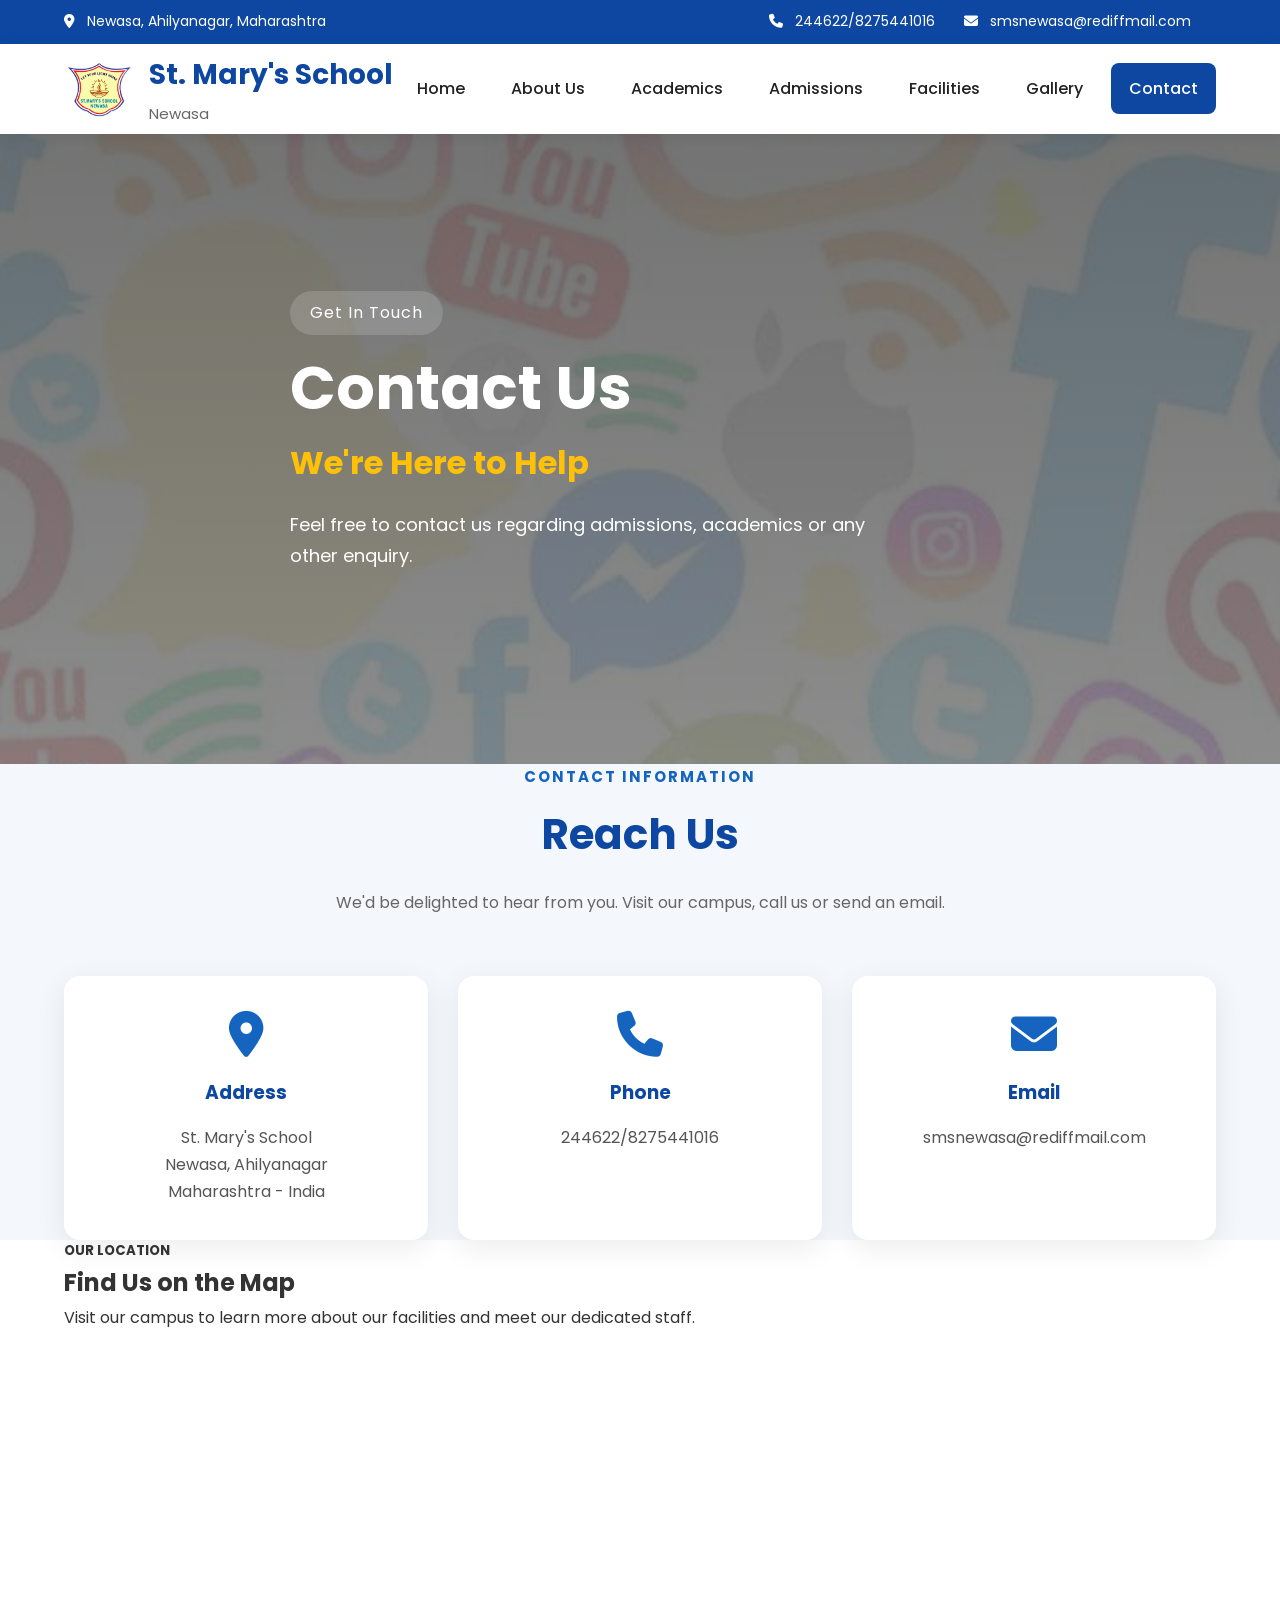
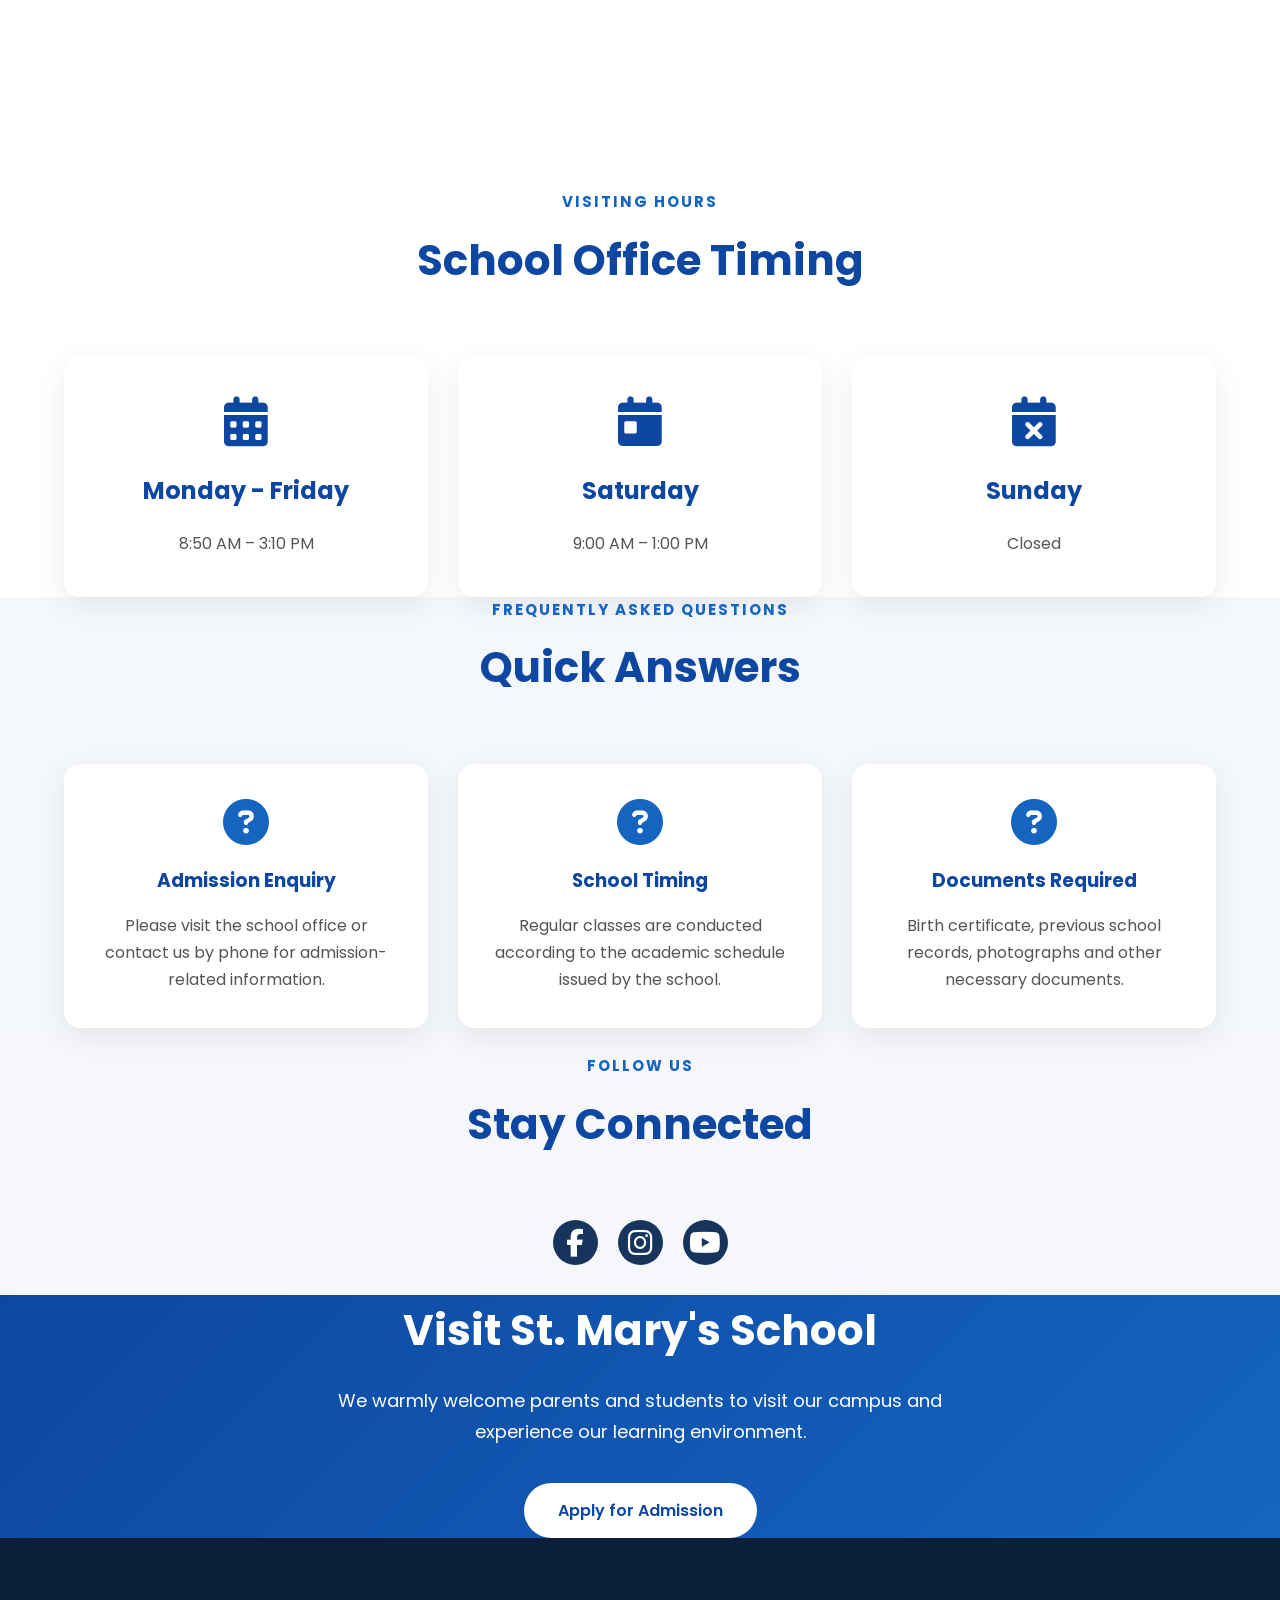
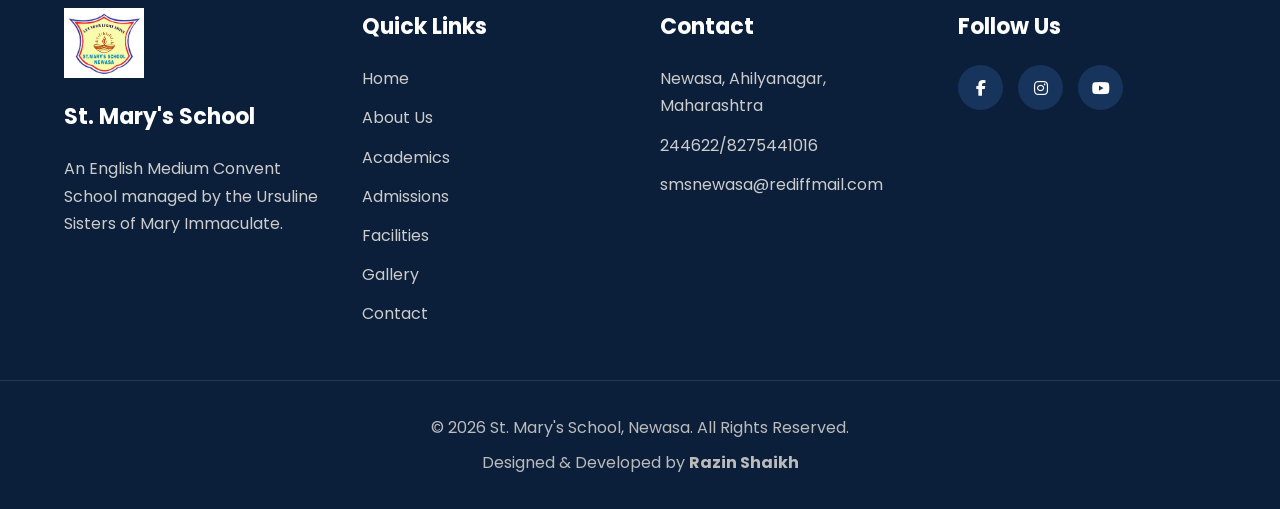
==== contact.html @ bacabc54 "Upload school website" ====
<!doctype html>
<html lang="en">
  <head>
    <meta charset="UTF-8" />

    <meta name="viewport" content="width=device-width, initial-scale=1.0" />

    <title>Contact Us | St. Mary's School, Newasa</title>

    <meta
      name="description"
      content="Contact St. Mary's School, Newasa for admissions and general enquiries."
    />

    <link rel="icon" href="assets/images/favicon.ico" />

    <!-- Google Fonts -->

    <link rel="preconnect" href="https://fonts.googleapis.com" />

    <link rel="preconnect" href="https://fonts.gstatic.com" crossorigin />

    <link
      href="https://fonts.googleapis.com/css2?family=Poppins:wght@300;400;500;600;700&display=swap"
      rel="stylesheet"
    />

    <!-- Font Awesome -->

    <link
      rel="stylesheet"
      href="https://cdnjs.cloudflare.com/ajax/libs/font-awesome/6.6.0/css/all.min.css"
    />

    <!-- Main CSS -->

    <link rel="stylesheet" href="assets/css/style.css" />
  </head>

  <body>
    <!-- ================= TOP BAR ================= -->

    <div class="top-bar">
      <div class="container top-bar-content">
        <div class="top-left">
          <span>
            <i class="fas fa-map-marker-alt"></i>

            Newasa, Ahilyanagar, Maharashtra
          </span>
        </div>

        <div class="top-right">
          <span>
            <i class="fas fa-phone"></i>

            244622/8275441016
          </span>

          <span>
            <i class="fas fa-envelope"></i>

            smsnewasa@rediffmail.com
          </span>
        </div>
      </div>
    </div>

    <!-- ================= HEADER ================= -->

    <header class="main-header">
      <div class="container header-content">
        <a href="index.html" class="logo">
          <img src="assets/images/logo.jpg" alt="School Logo" />

          <div class="logo-text">
            <h1>St. Mary's School</h1>

            <p>Newasa</p>
          </div>
        </a>

        <nav>
          <ul class="navbar">
            <li><a href="index.html">Home</a></li>

            <li><a href="about.html">About Us</a></li>

            <li><a href="academics.html">Academics</a></li>

            <li><a href="admissions.html">Admissions</a></li>

            <li><a href="facilities.html">Facilities</a></li>

            <li><a href="gallery.html">Gallery</a></li>

            <li><a href="contact.html" class="active">Contact</a></li>
          </ul>
        </nav>
      </div>
    </header>

    <!-- ================= HERO ================= -->

    <section class="hero" style="height: 70vh">
      <div class="slide active">
        <img src="assets/images/bg.jpeg" alt="Contact Banner" />

        <div class="overlay">
          <div class="container hero-content">
            <span>Get In Touch</span>

            <h1>Contact Us</h1>

            <h3>We're Here to Help</h3>

            <p>
              Feel free to contact us regarding admissions, academics or any
              other enquiry.
            </p>
          </div>
        </div>
      </div>
    </section>

    <!-- ================= CONTACT DETAILS ================= -->

    <section class="why-choose">
      <div class="container">
        <div class="section-title">
          <h5>CONTACT INFORMATION</h5>

          <h2>Reach Us</h2>

          <p>
            We'd be delighted to hear from you. Visit our campus, call us or
            send an email.
          </p>
        </div>

        <div class="features-grid">
          <div class="feature-card">
            <i class="fas fa-map-marker-alt"></i>

            <h3>Address</h3>

            <p>
              St. Mary's School<br />

              Newasa, Ahilyanagar<br />

              Maharashtra - India
            </p>
          </div>

          <div class="feature-card">
            <i class="fas fa-phone"></i>

            <h3>Phone</h3>

            <p>244622/8275441016</p>
          </div>

          <div class="feature-card">
            <i class="fas fa-envelope"></i>

            <h3>Email</h3>

            <p>smsnewasa@rediffmail.com</p>
          </div>
        </div>
      </div>
    </section>

    <!-- ================= CONTACT FORM ================= -->

    <!-- ================= GOOGLE MAP ================= -->
    <section class="welcome">
      <div class="container">
        <div class="setion-title">
          <h5>OUR LOCATION</h5>

          <h2>Find Us on the Map</h2>

          <p>
            Visit our campus to learn more about our facilities and meet our
            dedicated staff.
          </p>
        </div>

        <div style="width: 100%; border-radius: 12px; overflow: hidden">
          <iframe
            src="https://www.google.com/maps/embed?pb=!1m18!1m12!1m3!1d3760.2703339251366!2d74.95174197521688!3d19.530004181770238!2m3!1f0!2f0!3f0!3m2!1i1024!2i768!4f13.1!3m3!1m2!1s0x3bdc82971627f08f%3A0x559f33d391d4f9c7!2sSt.%20Mary's%20School!5e0!3m2!1sen!2sin!4v1785498859736!5m2!1sen!2sin"
            width="100%"
            height="450"
            style="border: 0"
            allowfullscreen=""
            loading="lazy"
          >
          </iframe>
        </div>
      </div>
    </section>

    <!-- ================= OFFICE HOURS ================= -->

    <section class="vision-mission">
      <div class="container">
        <div class="section-title">
          <h5>VISITING HOURS</h5>

          <h2>School Office Timing</h2>
        </div>

        <div class="vision-grid">
          <div class="vision-card">
            <i class="fas fa-calendar-alt"></i>

            <h3>Monday - Friday</h3>

            <p>8:50 AM – 3:10 PM</p>
          </div>

          <div class="vision-card">
            <i class="fas fa-calendar-day"></i>

            <h3>Saturday</h3>

            <p>9:00 AM – 1:00 PM</p>
          </div>

          <div class="vision-card">
            <i class="fas fa-calendar-times"></i>

            <h3>Sunday</h3>

            <p>Closed</p>
          </div>
        </div>
      </div>
    </section>

    <!-- ================= FAQ ================= -->

    <section class="why-choose">
      <div class="container">
        <div class="section-title">
          <h5>FREQUENTLY ASKED QUESTIONS</h5>

          <h2>Quick Answers</h2>
        </div>

        <div class="features-grid">
          <div class="feature-card">
            <i class="fas fa-question-circle"></i>

            <h3>Admission Enquiry</h3>

            <p>
              Please visit the school office or contact us by phone for
              admission-related information.
            </p>
          </div>

          <div class="feature-card">
            <i class="fas fa-question-circle"></i>

            <h3>School Timing</h3>

            <p>
              Regular classes are conducted according to the academic schedule
              issued by the school.
            </p>
          </div>

          <div class="feature-card">
            <i class="fas fa-question-circle"></i>

            <h3>Documents Required</h3>

            <p>
              Birth certificate, previous school records, photographs and other
              necessary documents.
            </p>
          </div>
        </div>
      </div>
    </section>

    <!-- ================= SOCIAL MEDIA ================= -->

    <section class="facilities" style="padding-bottom: 30px">
      <div class="container">
        <div class="section-title">
          <h5>FOLLOW US</h5>
          <h2>Stay Connected</h2>
        </div>

        <div
          class="social-icons"
          style="
            display: flex;
            justify-content: center;
            gap: 20px;
            font-size: 28px;
          "
        >
          <a href="https://www.facebook.com/share/18emmS2vHg/"
            ><i class="fab fa-facebook-f"></i
          ></a>

          <a
            href="https://www.instagram.com/st.marys_school_newasa?igsh=ZDlsdnhwd2VybW9j"
            ><i class="fab fa-instagram"></i
          ></a>

          <a
            href="https://youtube.com/@st._marys_school_newasa?si=_-XkgOmOjOL5HV83"
            ><i class="fab fa-youtube"></i
          ></a>
        </div>
      </div>
    </section>

    <!-- ================= CTA ================= -->

    <section class="cta">
      <div class="container">
        <h2>Visit St. Mary's School</h2>

        <p>
          We warmly welcome parents and students to visit our campus and
          experience our learning environment.
        </p>

        <a href="admissions.html" class="btn"> Apply for Admission </a>
      </div>
    </section>

    <!-- ================= FOOTER ================= -->

    <footer>
      <div class="container footer-container">
        <div class="footer-column">
          <img
            src="assets/images/logo.jpg"
            class="footer-logo"
            alt="School Logo"
          />

          <h3>St. Mary's School</h3>

          <p>
            An English Medium Convent School managed by the Ursuline Sisters of
            Mary Immaculate.
          </p>
        </div>

        <div class="footer-column">
          <h3>Quick Links</h3>

          <ul>
            <li><a href="index.html">Home</a></li>
            <li><a href="about.html">About Us</a></li>
            <li><a href="academics.html">Academics</a></li>
            <li><a href="admissions.html">Admissions</a></li>
            <li><a href="facilities.html">Facilities</a></li>
            <li><a href="gallery.html">Gallery</a></li>
            <li><a href="contact.html">Contact</a></li>
          </ul>
        </div>

        <div class="footer-column">
          <h3>Contact</h3>

          <p>Newasa, Ahilyanagar, Maharashtra</p>

          <p>244622/8275441016</p>

          <p>smsnewasa@rediffmail.com</p>
        </div>

        <div class="footer-column">
          <h3>Follow Us</h3>

          <div class="social-icons">
            <a href="https://www.facebook.com/share/18emmS2vHg/"
              ><i class="fab fa-facebook-f"></i
            ></a>

            <a
              href="https://www.instagram.com/st.marys_school_newasa?igsh=ZDlsdnhwd2VybW9j"
              ><i class="fab fa-instagram"></i
            ></a>

            <a
              href="https://youtube.com/@st._marys_school_newasa?si=_-XkgOmOjOL5HV83"
              ><i class="fab fa-youtube"></i
            ></a>
          </div>
        </div>
      </div>

      <div class="footer-bottom">
        <p>© 2026 St. Mary's School, Newasa. All Rights Reserved.</p>

        <p>Designed & Developed by <strong>Razin Shaikh</strong></p>
      </div>
    </footer>

    <script src="assets/js/script.js"></script>
  </body>
</html>
---- assets/css/style.css ----
/*=========================================================
        ST. MARY'S SCHOOL - NEWASA
        Main Stylesheet
=========================================================*/

/*================ GOOGLE FONT =================*/

@import url("https://fonts.googleapis.com/css2?family=Poppins:wght@300;400;500;600;700;800&display=swap");

/*================ RESET =================*/

* {
  margin: 0;
  padding: 0;
  box-sizing: border-box;
}

html {
  scroll-behavior: smooth;
}

body {
  font-family: "Poppins", sans-serif;
  background: #f8f9fb;
  color: #333;
  line-height: 1.7;
  overflow-x: hidden;
}

/*================ VARIABLES =================*/

:root {
  --primary: #0d47a1;
  --secondary: #1565c0;
  --accent: #ffc107;
  --white: #ffffff;
  --black: #222;
  --text: #555;
  --light: #f4f7fb;
  --border: #e5e5e5;

  --shadow: 0 8px 30px rgba(0, 0, 0, 0.08);

  --radius: 12px;

  --transition: 0.35s ease;
}

/*================ CONTAINER =================*/

.container {
  width: 90%;
  max-width: 1250px;
  margin: auto;
}

/*================ LINKS =================*/

a {
  text-decoration: none;
  transition: var(--transition);
}

ul {
  list-style: none;
}

img {
  width: 100%;
  display: block;
}

/*================ SECTION =================*/

.hero {
  position: relative;

  height: 92vh; /* increased from 88vh for a bigger slideshow */

  padding: 0; /* overrides the global "section{padding:90px 0;}" rule that was causing the gap */

  overflow: hidden;
}

/*================ TITLES =================*/

.section-title {
  text-align: center;
  margin-bottom: 60px;
}

.section-title h5 {
  color: var(--secondary);
  font-size: 15px;
  letter-spacing: 2px;
  text-transform: uppercase;
  margin-bottom: 10px;
}

.section-title h2 {
  font-size: 42px;
  color: var(--primary);
  margin-bottom: 18px;
}

.section-title p {
  color: #666;
  max-width: 760px;
  margin: auto;
}

/*================ BUTTON =================*/

.btn {
  display: inline-block;

  background: var(--primary);

  color: #fff;

  padding: 14px 34px;

  border-radius: 40px;

  font-weight: 600;

  transition: var(--transition);
}

.btn:hover {
  background: var(--secondary);

  transform: translateY(-3px);
}

.btn-outline {
  background: transparent;

  color: #fff;

  border: 2px solid #fff;
}

.btn-outline:hover {
  background: #fff;

  color: var(--primary);
}

/*================ TOP BAR =================*/

.top-bar {
  background: var(--primary);

  color: #fff;

  font-size: 14px;

  padding: 10px 0;
}

.top-bar-content {
  display: flex;

  justify-content: space-between;

  align-items: center;
}

.top-left span,
.top-right span {
  margin-right: 25px;
}

.top-bar i {
  margin-right: 8px;
}
/*=========================================================
                    HEADER
=========================================================*/

.main-header {
  background: #fff;

  box-shadow: 0 2px 15px rgba(0, 0, 0, 0.08);

  position: relative;

  z-index: 1000;
}

.header-content {
  display: flex;

  justify-content: space-between;

  align-items: center;

  min-height: 90px;
}

/*================ LOGO =================*/

.logo {
  display: flex;

  align-items: center;

  gap: 15px;
}

.logo img {
  width: 70px;

  height: 70px;

  object-fit: contain;
}

.logo-text h1 {
  color: var(--primary);

  font-size: 28px;

  font-weight: 700;

  margin-bottom: 2px;
}

.logo-text p {
  color: #666;

  font-size: 15px;
}

/*================ NAVIGATION =================*/

.navbar {
  display: flex;

  align-items: center;

  gap: 10px;
}

.navbar li {
  position: relative;
}

.navbar li a {
  display: block;

  color: var(--black);

  padding: 12px 18px;

  font-weight: 500;

  border-radius: 8px;

  transition: var(--transition);
}

.navbar li a:hover {
  background: var(--light);

  color: var(--primary);
}

.navbar li a.active {
  background: var(--primary);

  color: #fff;
}
/*=========================================================
              MOBILE MENU BUTTON
=========================================================*/

.menu-toggle {
  display: none;
  background: none;
  border: none;
  color: var(--primary);
  font-size: 24px;
  cursor: pointer;
  padding: 8px;
}

/*=========================================================
                    HERO SECTION
=========================================================*/

.hero {
  position: relative;
  height: 88vh;
  overflow: hidden;
}

.slider {
  width: 100%;

  height: 100%;

  position: relative;
}

.slide {
  position: absolute;

  inset: 0;

  opacity: 0;

  transition: opacity 0.8s ease;
}

.slide.active {
  opacity: 1;

  z-index: 2;
}

.slide img {
  width: 100%;

  height: 100%;

  object-fit: cover;
}

.overlay {
  position: absolute;

  inset: 0;

  background: linear-gradient(rgba(0, 0, 0, 0.55), rgba(0, 0, 0, 0.45));

  display: flex;

  align-items: center;
}

.hero-content {
  color: #fff;

  max-width: 700px;
}

.hero-content span {
  display: inline-block;

  background: rgba(255, 255, 255, 0.15);

  padding: 8px 20px;

  border-radius: 40px;

  margin-bottom: 20px;

  letter-spacing: 1px;
}

.hero-content h1 {
  font-size: 60px;

  line-height: 1.1;

  margin-bottom: 15px;

  font-weight: 700;
}

.hero-content h3 {
  font-size: 32px;

  color: var(--accent);

  margin-bottom: 20px;
}

.hero-content p {
  font-size: 18px;

  margin-bottom: 35px;

  max-width: 600px;
}

.hero-buttons {
  display: flex;

  gap: 18px;

  flex-wrap: wrap;
}

/*================ SLIDER BUTTONS =================*/

.prev,
.next {
  position: absolute;

  top: 50%;

  transform: translateY(-50%);

  width: 55px;

  height: 55px;

  border: none;

  border-radius: 50%;

  background: rgba(255, 255, 255, 0.25);

  color: #fff;

  font-size: 20px;

  cursor: pointer;

  transition: var(--transition);

  z-index: 10;
}

.prev {
  left: 30px;
}

.next {
  right: 30px;
}

.prev:hover,
.next:hover {
  background: var(--primary);
}

/*================ SLIDER DOTS =================*/

.slider-dots {
  position: absolute;

  bottom: 35px;

  left: 50%;

  transform: translateX(-50%);

  display: flex;

  gap: 12px;

  z-index: 10;
}

.dot {
  width: 14px;

  height: 14px;

  border-radius: 50%;

  background: rgba(255, 255, 255, 0.45);

  cursor: pointer;

  transition: var(--transition);
}

.dot.active {
  background: #fff;

  transform: scale(1.2);
}
/*=========================================================
                WELCOME SECTION
=========================================================*/

.welcome {
  background: #fff;
}

.welcome-grid {
  display: grid;

  grid-template-columns: 1fr 1fr;

  gap: 60px;

  align-items: center;
}

.welcome-image img {
  width: 100%;
  border-radius: 18px;
  box-shadow: var(--shadow);
  margin-top: 25px;
}

.welcome-content h3 {
  color: var(--primary);

  font-size: 34px;

  margin-bottom: 20px;
}

.welcome-content p {
  color: var(--text);

  margin-bottom: 18px;

  text-align: justify;
}

.welcome-content .btn {
  margin-top: 15px;
}

/*=========================================================
            PRINCIPAL SECTION
=========================================================*/

.principal {
  background: var(--light);
  padding: 60px 0;
}

.principal-grid {
  display: grid;

  grid-template-columns: 400px 1fr;

  gap: 40px;

  align-items: flex-start;
}

.principal-image img {
  width: 100%;

  border-radius: 18px;

  box-shadow: var(--shadow);
}

.section-tag {
  display: inline-block;

  padding: 8px 18px;

  background: #e8f1ff;

  color: var(--primary);

  border-radius: 40px;

  font-size: 14px;

  font-weight: 600;

  margin-bottom: 20px;
}

.principal-content {
  position: relative;
  max-height: 350px;
  overflow: hidden;
}

.principal-content::after {
  content: "";
  position: absolute;
  bottom: 0;
  left: 0;
  right: 0;
  height: 60px;
  background: linear-gradient(to bottom, transparent, var(--light));
  pointer-events: none;
}

.principal-content h2 {
  font-size: 32px;

  color: var(--primary);

  margin-bottom: 20px;
}

.principal-content p {
  margin-bottom: 15px;

  color: var(--text);

  text-align: justify;
  font-size: 15px;
}

/* Principal Read More Button */
.principal-content .btn {
  margin-top: 15px;
  margin-bottom: 0;
  position: relative;
  z-index: 10;
}
.manager-image {
  text-align: center;
}

.manager-image img {
  width: 100%;
  border-radius: 18px;
  box-shadow: var(--shadow);
}
/*=========================================================
            VISION • MISSION
=========================================================*/

.vision-mission {
  background: #fff;
}

.vision-grid {
  display: grid;

  grid-template-columns: repeat(3, 1fr);

  gap: 30px;
}

.vision-card {
  background: #fff;

  padding: 40px 30px;

  text-align: center;

  border-radius: 16px;

  box-shadow: var(--shadow);

  transition: var(--transition);
}

.vision-card:hover {
  transform: translateY(-10px);
}

.vision-card i {
  font-size: 50px;

  color: var(--primary);

  margin-bottom: 25px;
}

.vision-card h3 {
  margin-bottom: 18px;

  color: var(--primary);

  font-size: 24px;
}

.vision-card p {
  color: var(--text);
}

/*=========================================================
                WHY CHOOSE US
=========================================================*/

.why-choose {
  background: var(--light);
}

.features-grid {
  display: grid;

  grid-template-columns: repeat(3, 1fr);

  gap: 30px;
}

.feature-card {
  background: #fff;

  border-radius: 16px;

  padding: 35px 30px;

  box-shadow: var(--shadow);

  text-align: center;

  transition: var(--transition);
}

.feature-card:hover {
  transform: translateY(-10px);
}

.feature-card i {
  font-size: 46px;

  color: var(--secondary);

  margin-bottom: 20px;
}

.feature-card h3 {
  color: var(--primary);

  margin-bottom: 15px;
}

.feature-card p {
  color: var(--text);
}

/*=========================================================
                SCHOOL HIGHLIGHTS
=========================================================*/

.highlights {
  background: #fff;
  padding-top: 25px;
}

.stats-grid {
  display: grid;
  grid-template-columns: repeat(4, 1fr);
  gap: 30px;
  transform: translateY(-20px);
}
.stats-card {
  background: var(--primary);

  color: #fff;

  text-align: center;

  border-radius: 16px;

  padding: 40px 20px;

  transition: var(--transition);
  margin-top: -20px;
}

.stats-card:hover {
  transform: translateY(-8px);
}

.stats-card i {
  font-size: 42px;

  margin-bottom: 18px;

  color: var(--accent);
}

.stats-card h2 {
  font-size: 42px;

  margin-bottom: 12px;
}

.stats-card p {
  font-size: 17px;
}
/*=========================================================
                FACILITIES SECTION
=========================================================*/

.facilities {
  background: #f5f7fb;
  padding-top: 25px;
}

.facility-grid {
  display: grid;

  grid-template-columns: repeat(4, 1fr);

  gap: 30px;
}

.facility-card {
  background: #fff;

  border-radius: 16px;

  overflow: hidden;

  box-shadow: var(--shadow);

  transition: var(--transition);
}

.facility-card:hover {
  transform: translateY(-10px);
}

.facility-card img {
  width: 100%;

  height: 230px;

  object-fit: cover;
}

.facility-content {
  padding: 25px;
}

.facility-content h3 {
  color: var(--primary);

  margin-bottom: 15px;
}

.facility-content p {
  color: var(--text);
}

.center-btn {
  text-align: center;

  margin-top: 50px;
}

/*=========================================================
                    GALLERY
=========================================================*/

.gallery {
  background: #fff;
  padding-top: 25px;
}

.gallery-grid {
  display: grid;

  grid-template-columns: repeat(3, 1fr);

  gap: 20px;
}

.gallery-grid img {
  width: 100%;

  height: 260px;

  object-fit: cover;

  border-radius: 15px;

  transition: var(--transition);

  cursor: pointer;
}

.gallery-grid img:hover {
  transform: scale(1.05);

  box-shadow: var(--shadow);
}
.gallery .btn {
  margin-top: -15px;
}

/*=========================================================
                CONTACT PREVIEW
=========================================================*/

.contact-preview .btn {
  margin-bottom: 30px;
}

.contact-grid {
  display: grid;

  grid-template-columns: repeat(3, 1fr);

  gap: 30px;
}

.contact-card {
  background: #fff;

  padding: 40px 30px;

  text-align: center;

  border-radius: 15px;

  box-shadow: var(--shadow);

  transition: var(--transition);
}

.contact-card:hover {
  transform: translateY(-8px);
}

.contact-card i {
  font-size: 45px;

  color: var(--primary);

  margin-bottom: 20px;
}

.contact-card h3 {
  color: var(--primary);

  margin-bottom: 12px;
}

.contact-card p {
  color: var(--text);
}

/*=========================================================
                    CTA
=========================================================*/

.cta {
  background: linear-gradient(135deg, #0d47a1, #1565c0);

  color: #fff;

  text-align: center;
}

.cta h2 {
  font-size: 42px;

  margin-bottom: 20px;
}

.cta p {
  max-width: 700px;

  margin: 0 auto 35px;

  font-size: 18px;
}

.cta .btn {
  background: #fff;

  color: var(--primary);
}

.cta .btn:hover {
  background: var(--accent);

  color: #222;
}

/*=========================================================
                    FOOTER
=========================================================*/

footer {
  background: #0b1f3a;

  color: #ddd;
}

.footer-container {
  display: grid;

  grid-template-columns: repeat(4, 1fr);

  gap: 40px;

  padding: 70px 0 40px;
}

.footer-logo {
  width: 80px;

  margin-bottom: 20px;
}

.footer-column h3 {
  color: #fff;

  margin-bottom: 20px;

  font-size: 22px;
}

.footer-column p {
  margin-bottom: 12px;

  color: #ccc;
}

.footer-column ul li {
  margin-bottom: 12px;
}

.footer-column ul li a {
  color: #ccc;

  transition: var(--transition);
}

.footer-column ul li a:hover {
  color: var(--accent);

  padding-left: 5px;
}

.social-icons {
  display: flex;

  gap: 15px;

  margin-top: 20px;
}

.social-icons a {
  width: 45px;

  height: 45px;

  display: flex;

  align-items: center;

  justify-content: center;

  border-radius: 50%;

  background: #17345d;

  color: #fff;

  transition: var(--transition);
}

.social-icons a:hover {
  background: var(--accent);

  color: #222;
}

.footer-bottom {
  border-top: 1px solid rgba(255, 255, 255, 0.1);

  text-align: center;

  padding: 25px 0;

  color: #bbb;
}

.footer-bottom p {
  margin: 8px 0;
}

/*=========================================================
                SCROLL TO TOP
=========================================================*/

#scrollTop {
  position: fixed;

  right: 25px;

  bottom: 25px;

  width: 55px;

  height: 55px;

  border: none;

  border-radius: 50%;

  background: var(--primary);

  color: #fff;

  font-size: 20px;

  cursor: pointer;

  display: none;

  z-index: 999;

  box-shadow: var(--shadow);

  transition: var(--transition);
}

#scrollTop:hover {
  background: var(--secondary);

  transform: translateY(-5px);
}
/*=========================================================
                HISTORY IMAGES
=========================================================*/

/* =========================================================
   HISTORY SECTION
========================================================= */

.history-section {
  background: #f5f8fc;
  padding: 80px 0;
}

.history-section .section-title {
  text-align: center;
  margin-bottom: 35px;
}

.history-section .section-title span {
  color: var(--primary);
  font-weight: 700;
  letter-spacing: 3px;
  font-size: 14px;
}

.history-section .section-title h2 {
  color: var(--primary);
  font-size: 42px;
  margin: 10px 0;
}

.history-section .section-title p {
  color: #666;
  font-size: 17px;
}

/* =========================================================
   INTRODUCTION
========================================================= */

.history-intro {
  max-width: 1000px;
  margin: 0 auto 50px;
  text-align: center;
}

.history-intro p {
  color: var(--text);
  line-height: 1.8;
  font-size: 16px;
  margin-bottom: 15px;
}

/* =========================================================
   HISTORICAL PHOTOS
========================================================= */

.history-images {
  position: relative;

  display: flex;
  justify-content: center;
  align-items: center;

  gap: 35px;

  max-width: 950px;

  margin: 50px auto 80px;

  padding: 35px;

  background: #fff;

  border-radius: 25px;

  box-shadow: 0 15px 45px rgba(0, 0, 0, 0.1);
}

/* Small heading above photos */

.history-images::before {
  content: "FROM OUR ARCHIVES";

  position: absolute;

  top: -16px;

  left: 50%;

  transform: translateX(-50%);

  background: var(--primary);

  color: #fff;

  padding: 8px 25px;

  border-radius: 30px;

  font-size: 13px;

  font-weight: 700;

  letter-spacing: 2px;

  white-space: nowrap;
}

.history-images img {
  width: 45%;
  height: 280px;

  object-fit: cover;

  border-radius: 18px;

  box-shadow: 0 10px 25px rgba(0, 0, 0, 0.15);

  transition:
    transform 0.4s ease,
    box-shadow 0.4s ease;
}

.history-images img:hover {
  transform: translateY(-8px) scale(1.02);

  box-shadow: 0 18px 35px rgba(0, 0, 0, 0.2);
}

/* =========================================================
   TIMELINE
========================================================= */

.history-timeline {
  position: relative;

  max-width: 1050px;

  margin: 0 auto;

  padding: 20px 0;
}

/* Central timeline line */

.history-timeline::before {
  content: "";

  position: absolute;

  top: 0;
  bottom: 0;

  left: 50%;

  width: 4px;

  background: var(--primary);

  transform: translateX(-50%);

  border-radius: 10px;

  opacity: 0.25;
}

/* =========================================================
   TIMELINE ITEM
========================================================= */

.history-item {
  position: relative;

  width: 50%;

  padding: 20px 45px;

  box-sizing: border-box;
}

/* Alternate sides */

.history-item:nth-child(odd) {
  left: 0;

  text-align: right;
}

.history-item:nth-child(even) {
  left: 50%;

  text-align: left;
}

/* =========================================================
   YEAR
========================================================= */

.history-year {
  display: inline-block;

  background: var(--primary);

  color: #fff;

  padding: 9px 18px;

  border-radius: 25px;

  font-weight: 700;

  font-size: 15px;

  margin-bottom: 12px;

  box-shadow: 0 5px 15px rgba(0, 0, 0, 0.12);
}

/* =========================================================
   HISTORY CARD
========================================================= */

.history-text {
  background: #fff;

  padding: 25px 28px;

  border-radius: 18px;

  box-shadow: 0 8px 30px rgba(0, 0, 0, 0.08);

  transition:
    transform 0.3s ease,
    box-shadow 0.3s ease;

  border-top: 4px solid var(--primary);
}

.history-text:hover {
  transform: translateY(-6px);

  box-shadow: 0 15px 35px rgba(0, 0, 0, 0.12);
}

.history-text h3 {
  color: var(--primary);

  font-size: 22px;

  margin-bottom: 12px;
}

.history-text p {
  color: var(--text);

  line-height: 1.7;

  font-size: 15px;

  margin: 0;
}

/* =========================================================
   TIMELINE DOTS
========================================================= */

.history-item::after {
  content: "";

  position: absolute;

  top: 35px;

  width: 18px;
  height: 18px;

  background: #fff;

  border: 5px solid var(--primary);

  border-radius: 50%;

  z-index: 2;
}

.history-item:nth-child(odd)::after {
  right: -9px;
}

.history-item:nth-child(even)::after {
  left: -9px;
}

/* =========================================================
   MOBILE
========================================================= */

@media (max-width: 768px) {
  .history-section {
    padding: 60px 15px;
  }

  .history-section .section-title h2 {
    font-size: 32px;
  }

  /* Photos */

  .history-images {
    flex-direction: column;

    padding: 30px 20px;

    gap: 20px;

    margin-bottom: 60px;
  }

  .history-images img {
    width: 100%;
    height: 230px;
  }

  /* Timeline */

  .history-timeline::before {
    left: 15px;

    transform: none;
  }

  .history-item,
  .history-item:nth-child(odd),
  .history-item:nth-child(even) {
    width: 100%;

    left: 0;

    text-align: left;

    padding: 15px 10px 15px 45px;
  }

  .history-item::after,
  .history-item:nth-child(odd)::after,
  .history-item:nth-child(even)::after {
    left: 7px;

    right: auto;

    top: 30px;
  }

  .history-text {
    padding: 20px;
  }

  .history-text h3 {
    font-size: 19px;
  }

  .history-text p {
    font-size: 14px;
  }
}
/*=========================================================
                    SSC RESULTS
=========================================================*/

.ssc-results {
  background: #fff;
  padding: 90px 0;
}

.ssc-grid {
  display: grid;
  grid-template-columns: 45% 55%;
  gap: 60px;
  align-items: center;
}

.ssc-image img {
  width: 100%;
  border-radius: 18px;
  box-shadow: var(--shadow);
}

.ssc-content h3 {
  color: var(--primary);
  font-size: 34px;
  margin-bottom: 20px;
}

.ssc-content p {
  color: var(--text);
  text-align: justify;
  margin-bottom: 20px;
}

.ssc-stats {
  display: flex;
  gap: 20px;
  margin-top: 30px;
  flex-wrap: wrap;
}

.ssc-stat {
  flex: 1;
  min-width: 140px;
  background: #f4f7fb;
  text-align: center;
  padding: 20px;
  border-radius: 15px;
  box-shadow: var(--shadow);
}

.ssc-stat h2 {
  color: var(--primary);
  font-size: 34px;
  margin-bottom: 8px;
}

.ssc-stat span {
  color: #555;
  font-size: 15px;
  font-weight: 500;
}
/*=========================================================
            HISTORY OF PRINCIPALS
=========================================================*/

.principal-history {
  background: #f8f9fb;
  padding: 90px 0;
}

.principal-history-grid {
  display: grid;
  grid-template-columns: 55% 45%;
  gap: 60px;
  align-items: center;
}

.principal-history-content h3 {
  color: var(--primary);
  font-size: 34px;
  margin-bottom: 20px;
}

.principal-history-content p {
  color: var(--text);
  text-align: justify;
  margin-bottom: 18px;
}

.principal-history-image img {
  width: 100%;
  border-radius: 18px;
  box-shadow: var(--shadow);
}

.leadership-highlight {
  margin-top: 30px;
  background: #e8f1ff;
  border-left: 5px solid var(--primary);
  padding: 20px;
  border-radius: 10px;
  display: flex;
  align-items: center;
  gap: 15px;
}

.leadership-highlight i {
  font-size: 32px;
  color: var(--primary);
}

.leadership-highlight span {
  color: #333;
  font-size: 16px;
}
/*================ SINGLE DOWNLOAD CARD ================*/

.single-download {
  display: flex;
  justify-content: center;
}

.single-download .facility-card {
  width: 450px;
  max-width: 100%;
}
/*=========================================================
                RESPONSIVE DESIGN
=========================================================*/

@media (max-width: 992px) {
  .welcome-grid,
  .principal-grid,
  .vision-grid,
  .features-grid,
  .facility-grid,
  .gallery-grid,
  .contact-grid,
  .stats-grid,
  .footer-container {
    grid-template-columns: 1fr 1fr;
  }

  .hero-content h1 {
    font-size: 46px;
  }
  .ssc-grid {
    grid-template-columns: 1fr;
  }

  .ssc-image {
    order: 1;
  }

  .ssc-content {
    order: 2;
  }
  .principal-history-grid {
    grid-template-columns: 1fr;
  }

  .principal-history-image {
    order: 1;
  }

  .principal-history-content {
    order: 2;
  }
}

@media (max-width: 768px) {
  .top-bar {
    display: none;
  }

  .header-content {
    flex-direction: column;

    padding: 20px 0;
  }

  .navbar {
    flex-wrap: wrap;

    justify-content: center;

    margin-top: 20px;
  }

  .welcome-grid,
  .principal-grid,
  .vision-grid,
  .features-grid,
  .facility-grid,
  .gallery-grid,
  .contact-grid,
  .stats-grid,
  .footer-container {
    grid-template-columns: 1fr;
  }

  .hero {
    height: 70vh;
  }

  .hero-content {
    text-align: center;
  }

  .hero-content h1 {
    font-size: 38px;
  }

  .hero-content h3 {
    font-size: 24px;
  }

  .section-title h2 {
    font-size: 32px;
  }
}

@media (max-width: 480px) {
  .hero {
    height: 60vh;
  }

  .hero-content h1 {
    font-size: 30px;
  }

  .hero-content p {
    font-size: 15px;
  }

  .btn {
    padding: 12px 25px;

    font-size: 15px;
  }
  /* Fade Animation */

  .hidden {
    opacity: 0;

    transform: translateY(40px);

    transition: all 0.8s ease;
  }

  .show {
    opacity: 1;

    transform: translateY(0);
  }
  /* ================= HISTORY IMAGES ================= */

  .history-images {
    display: flex;
    justify-content: center;
    align-items: center;
    gap: 20px;
    margin: 40px auto;
    max-width: 900px;
  }

  .history-images img {
    width: 350px;
    height: 220px;
    object-fit: cover;
    border-radius: 12px;
    box-shadow: 0 5px 15px rgba(0, 0, 0, 0.15);
  }
}
/* =========================================================
   SUBTLE SCROLL MOVEMENT
   ========================================================= */

.parallax-card {
  transition: transform 0.15s ease-out;
  will-change: transform;
}

.parallax-icon {
  transition: transform 0.15s ease-out;
  will-change: transform;
}
/* =========================================
   NEW ADDITIONS TO OUR CAMPUS
   ========================================= */

.new-additions {
  background: #f5f7fb;
  padding: 80px 0;
}

.addition-card {
  display: grid;
  grid-template-columns: 50% 50%;
  background: #fff;
  border-radius: 20px;
  overflow: hidden;
  box-shadow: var(--shadow);
  margin-top: 40px;
  transition: var(--transition);
}

.addition-card:hover {
  transform: translateY(-8px);
}

.addition-image {
  position: relative;
  min-height: 420px;
}

.addition-image img {
  width: 100%;
  height: 100%;
  min-height: 420px;
  object-fit: cover;
  display: block;
}

.construction-badge {
  position: absolute;
  top: 20px;
  left: 20px;
  background: #fff;
  color: var(--primary);
  padding: 10px 18px;
  border-radius: 25px;
  font-weight: 600;
  box-shadow: var(--shadow);
}

.addition-content {
  padding: 45px;
  display: flex;
  flex-direction: column;
  justify-content: center;
}

.section-tag {
  display: inline-block;
  width: fit-content;
  background: #e8f1ff;
  color: var(--primary);
  padding: 8px 18px;
  border-radius: 25px;
  font-weight: 600;
  margin-bottom: 20px;
}

.addition-content h3 {
  color: var(--primary);
  font-size: 30px;
  margin-bottom: 18px;
}

.addition-content p {
  color: var(--text);
  line-height: 1.7;
  margin-bottom: 15px;
}

.addition-features {
  display: flex;
  flex-direction: column;
  gap: 12px;
  margin: 15px 0;
}

.addition-features div {
  display: flex;
  align-items: center;
  gap: 12px;
  color: var(--text);
  font-weight: 500;
}

.addition-features i {
  color: var(--primary);
  font-size: 20px;
  width: 25px;
}

.addition-note {
  background: #f5f7fb;
  padding: 15px;
  border-left: 4px solid var(--primary);
  border-radius: 8px;
  margin-top: 10px;
}

.addition-note i {
  color: var(--primary);
  margin-right: 8px;
}
/*=========================================================
        PRINCIPAL & MANAGER - COMPACT CARD STYLE
=========================================================*/

.principal {
  background: var(--light);
}

.principal-grid {
  display: grid;
  grid-template-columns: 1fr 1fr;
  gap: 40px;
  align-items: start;
}

.message-card {
  background: #fff;
  border-radius: var(--radius);
  box-shadow: var(--shadow);
  padding: 35px 30px;
  text-align: center;
}

.message-card .principal-image,
.message-card .manager-image {
  width: 140px;
  height: 140px;
  margin: 0 auto 20px;
  border-radius: 50%;
  overflow: hidden;
  box-shadow: var(--shadow);
}

.message-card .principal-image img,
.message-card .manager-image img {
  width: 100%;
  height: 100%;
  object-fit: cover;
  border-radius: 50%;
}

.message-card .section-tag {
  margin-bottom: 12px;
}

.message-card h2 {
  font-size: 24px;
  color: var(--primary);
  margin-bottom: 15px;
}

.message-card .msg-preview p,
.message-card .msg-full p {
  color: var(--text);
  text-align: left;
  margin-bottom: 14px;
}

.message-card .msg-full {
  display: none;
}

.message-card.expanded .msg-full {
  display: block;
}

.message-card.expanded .msg-preview {
  display: none;
}

.read-more-btn {
  display: inline-block;
  margin-top: 10px;
  background: none;
  border: 2px solid var(--primary);
  color: var(--primary);
  padding: 10px 26px;
  border-radius: 40px;
  font-weight: 600;
  font-size: 14px;
  cursor: pointer;
  transition: var(--transition);
}

.read-more-btn:hover {
  background: var(--primary);
  color: #fff;
}

.manager-signature {
  display: block;
  margin-top: 15px;
  text-align: left;
}

.manager-signature strong {
  display: block;
  color: var(--primary);
  font-size: 17px;
}

.manager-signature span {
  display: block;
  color: var(--text);
  font-size: 14px;
}

@media (max-width: 992px) {
  .principal-grid {
    grid-template-columns: 1fr;
  }
}
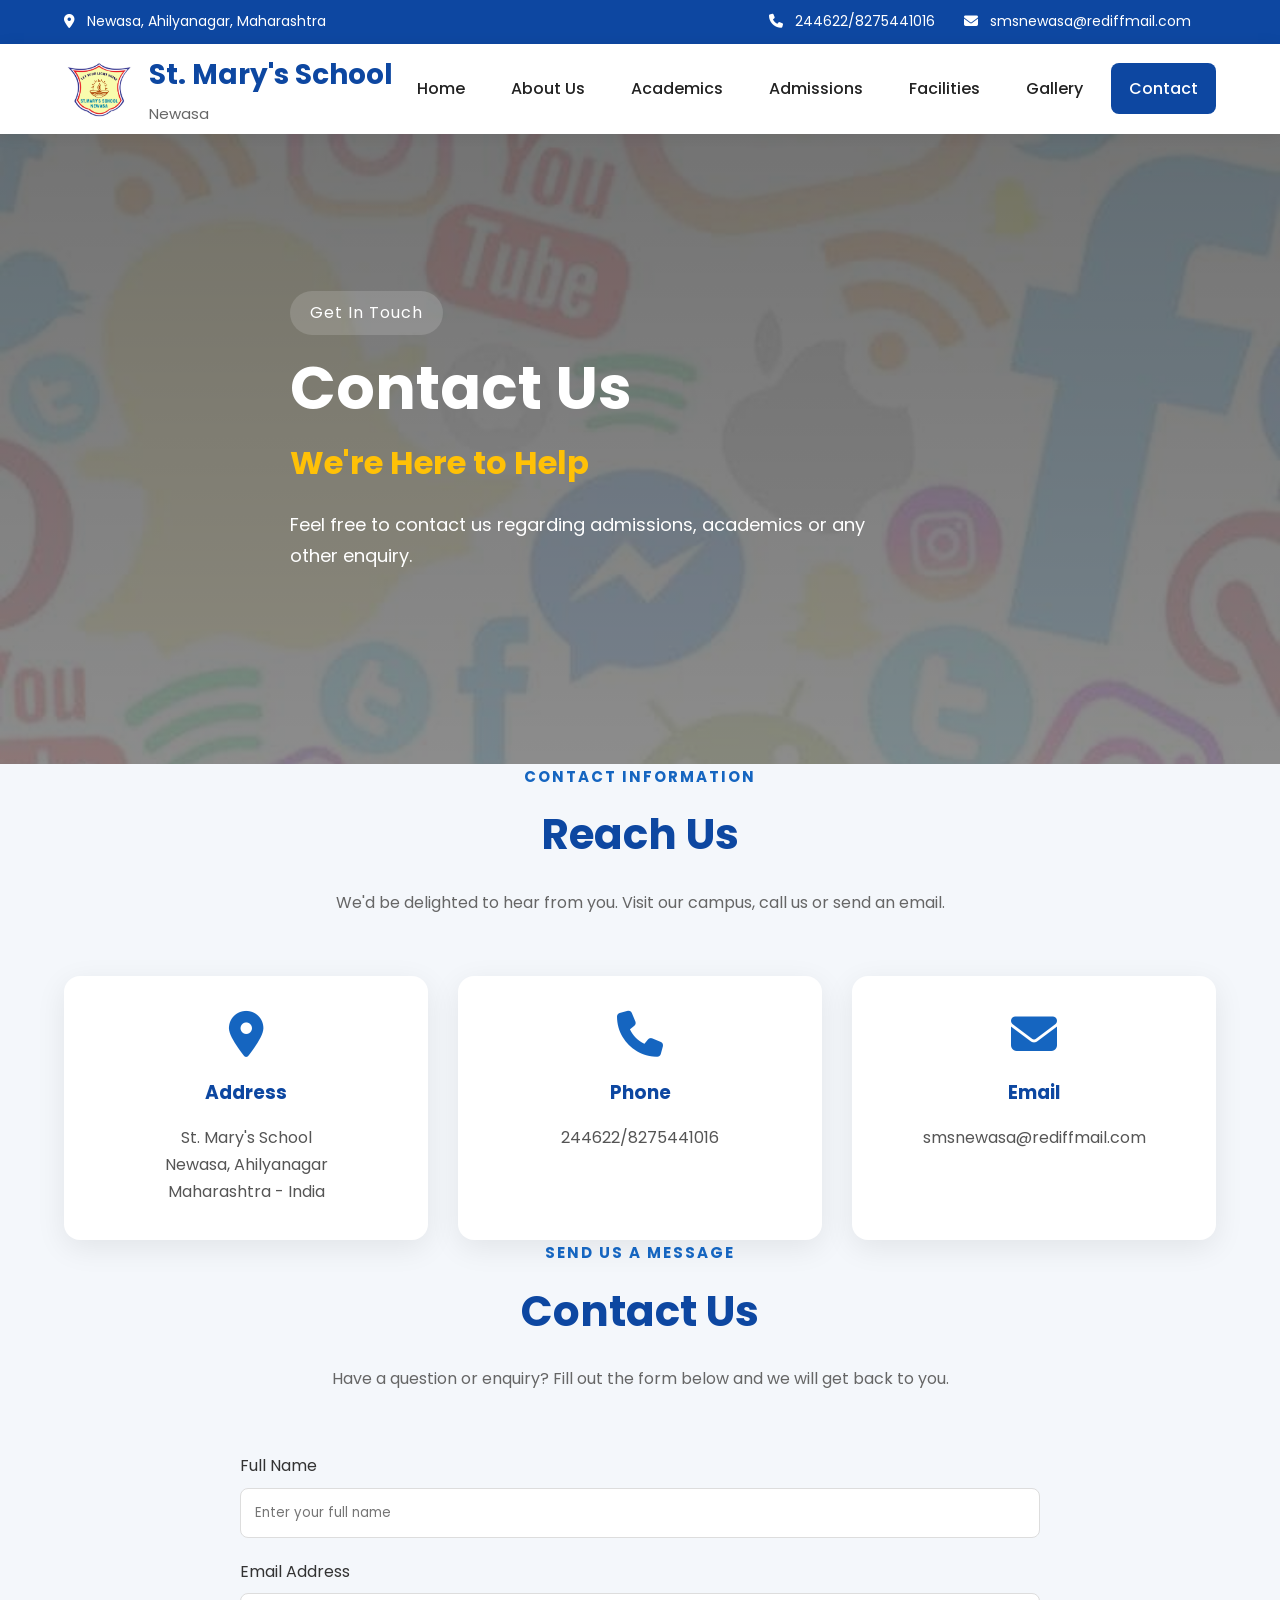
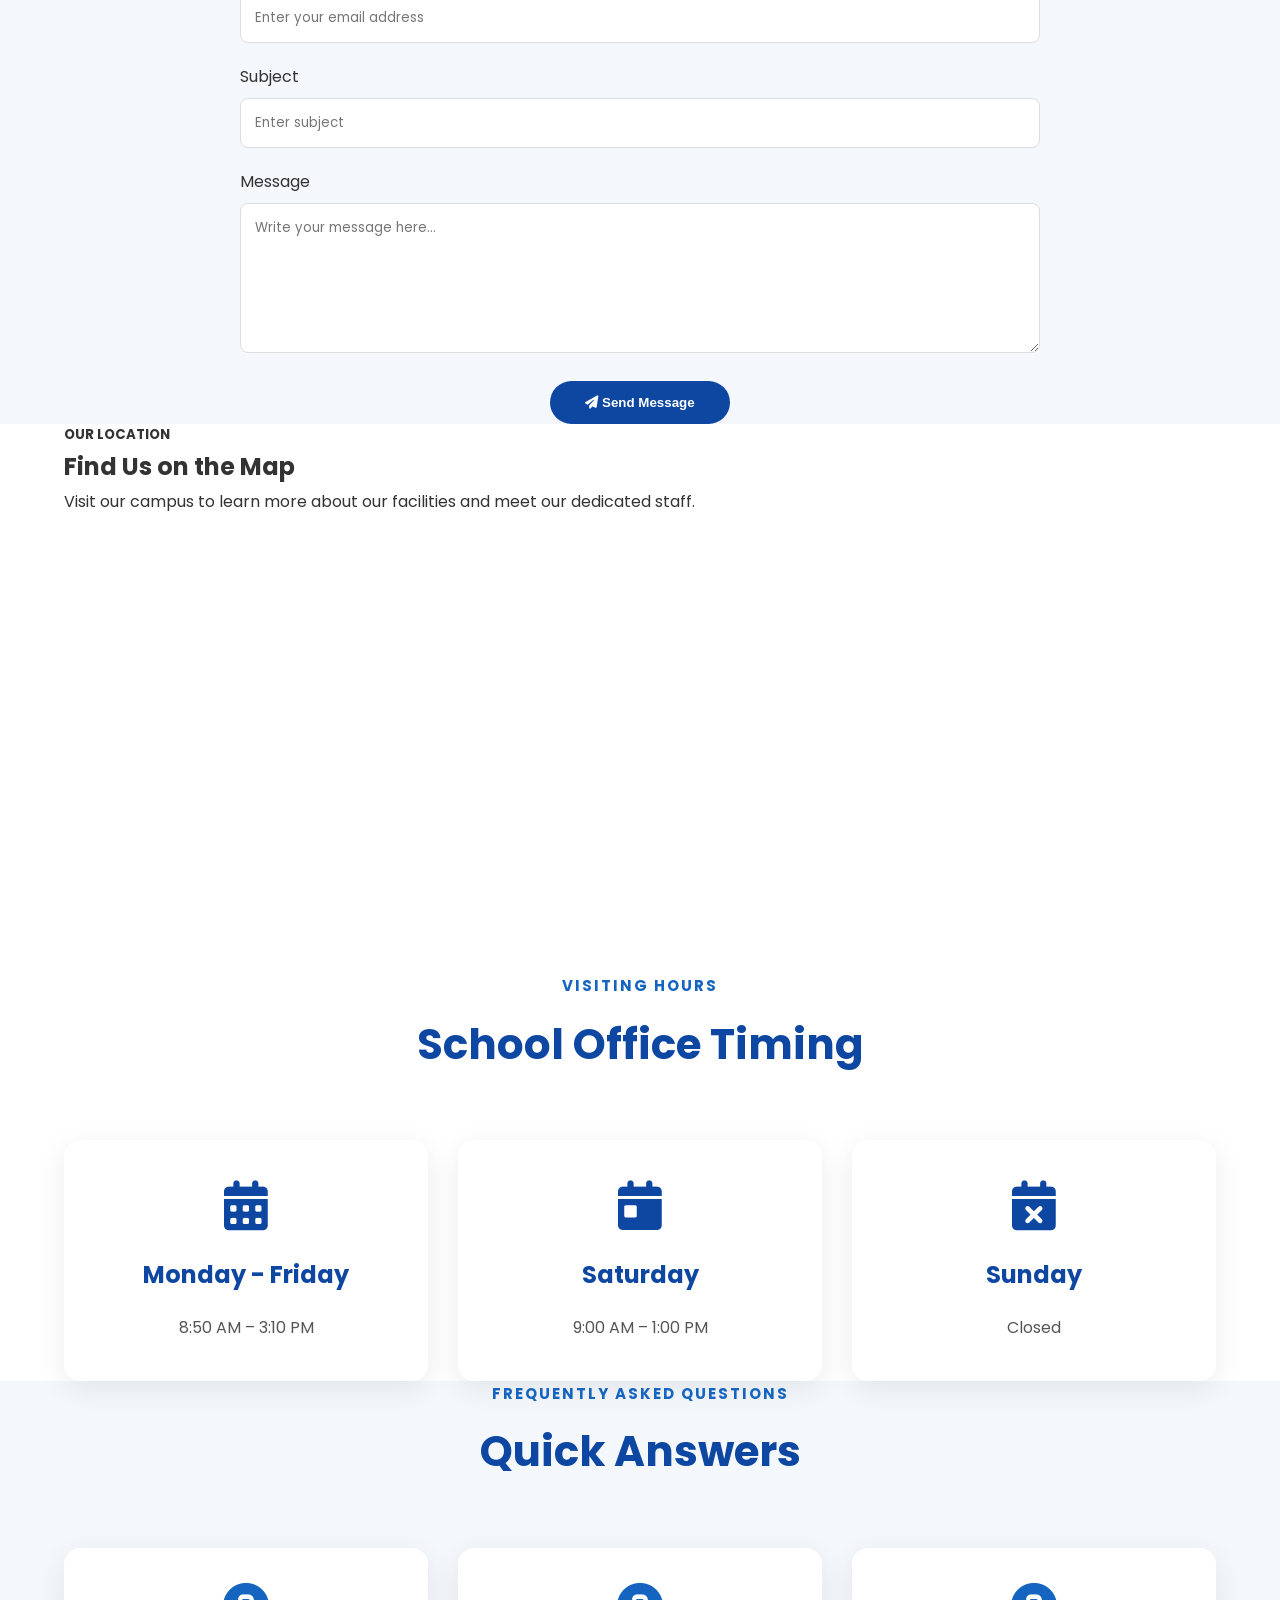
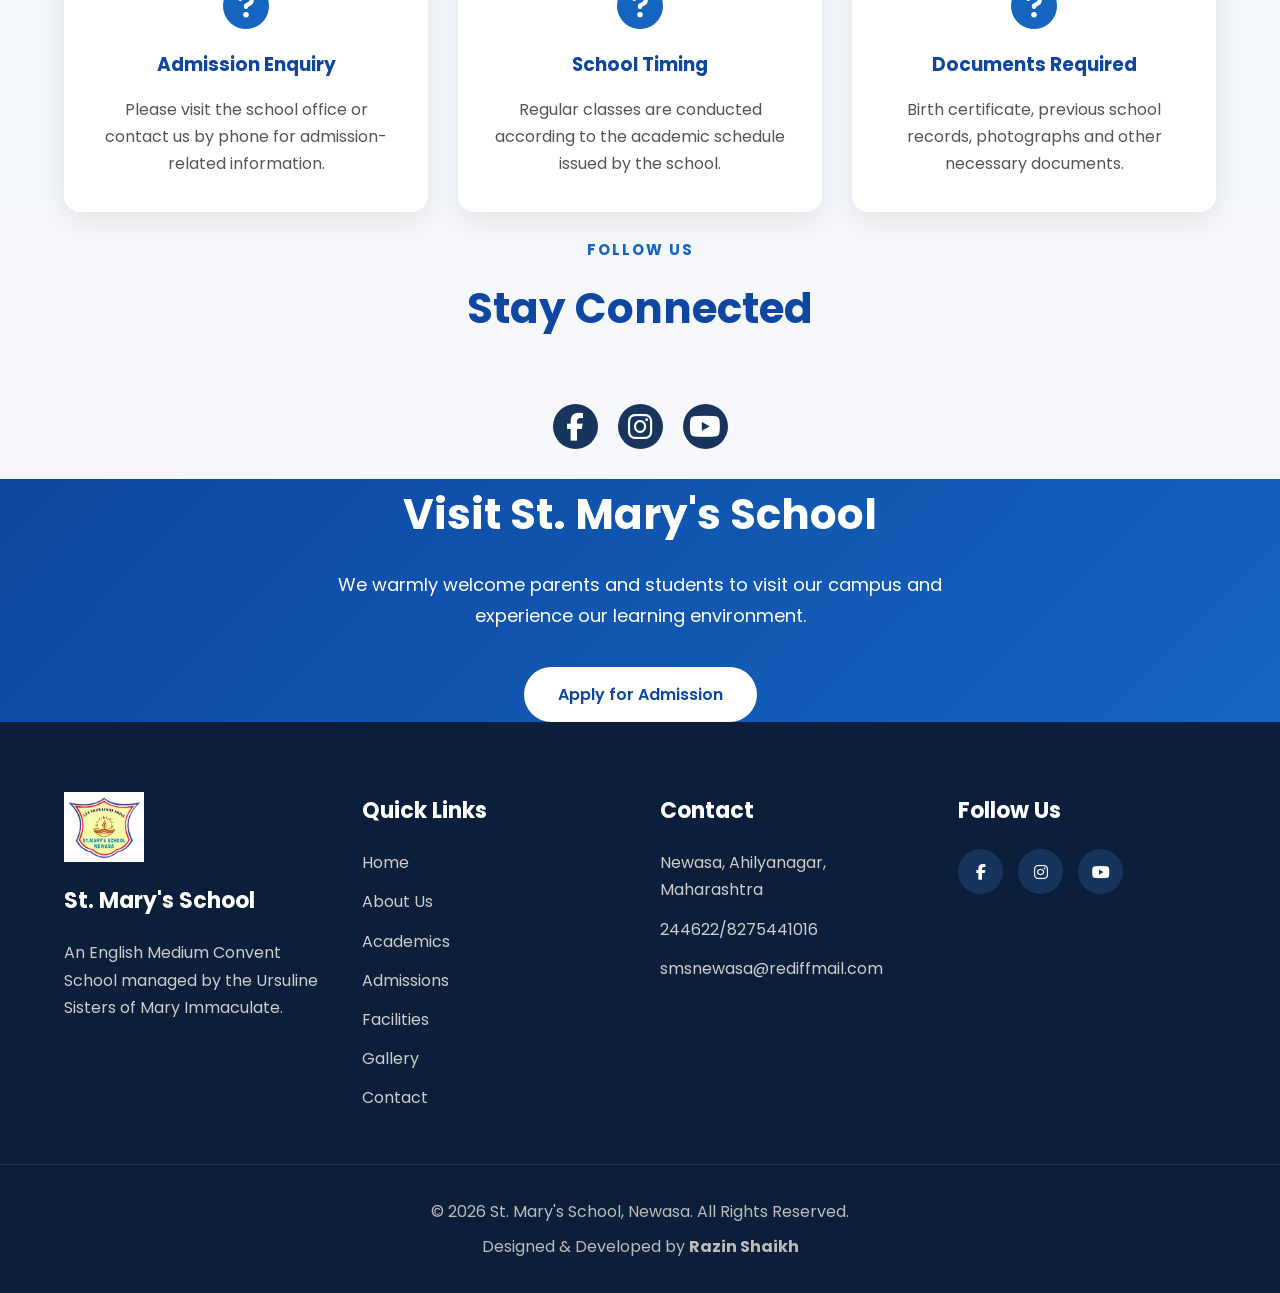
==== commit 46012335: "Add contact form to contact.html Added a contact form section with fields for name, email, subject, " ====
--- a/contact.html
+++ b/contact.html
@@ -173,6 +173,131 @@
     </section>
 
     <!-- ================= CONTACT FORM ================= -->
+     <!-- ================= CONTACT FORM ================= -->
+<section class="why-choose">
+  <div class="container">
+
+    <div class="section-title">
+      <h5>SEND US A MESSAGE</h5>
+      <h2>Contact Us</h2>
+      <p>
+        Have a question or enquiry? Fill out the form below and we will get
+        back to you.
+      </p>
+    </div>
+
+    <div style="max-width: 800px; margin: 0 auto;">
+
+      <form action="ContactServlet" method="post">
+
+        <!-- Name -->
+        <div style="margin-bottom: 20px;">
+          <label for="name">Full Name</label>
+          <input
+            type="text"
+            id="name"
+            name="name"
+            placeholder="Enter your full name"
+            required
+            style="
+              width: 100%;
+              padding: 14px;
+              margin-top: 8px;
+              border: 1px solid #ddd;
+              border-radius: 8px;
+              font-family: inherit;
+              box-sizing: border-box;
+            "
+          />
+        </div>
+
+        <!-- Email -->
+        <div style="margin-bottom: 20px;">
+          <label for="email">Email Address</label>
+          <input
+            type="email"
+            id="email"
+            name="email"
+            placeholder="Enter your email address"
+            required
+            style="
+              width: 100%;
+              padding: 14px;
+              margin-top: 8px;
+              border: 1px solid #ddd;
+              border-radius: 8px;
+              font-family: inherit;
+              box-sizing: border-box;
+            "
+          />
+        </div>
+
+        <!-- Subject -->
+        <div style="margin-bottom: 20px;">
+          <label for="subject">Subject</label>
+          <input
+            type="text"
+            id="subject"
+            name="subject"
+            placeholder="Enter subject"
+            required
+            style="
+              width: 100%;
+              padding: 14px;
+              margin-top: 8px;
+              border: 1px solid #ddd;
+              border-radius: 8px;
+              font-family: inherit;
+              box-sizing: border-box;
+            "
+          />
+        </div>
+
+        <!-- Message -->
+        <div style="margin-bottom: 20px;">
+          <label for="message">Message</label>
+          <textarea
+            id="message"
+            name="message"
+            rows="6"
+            placeholder="Write your message here..."
+            required
+            style="
+              width: 100%;
+              padding: 14px;
+              margin-top: 8px;
+              border: 1px solid #ddd;
+              border-radius: 8px;
+              font-family: inherit;
+              box-sizing: border-box;
+              resize: vertical;
+            "
+          ></textarea>
+        </div>
+
+        <!-- Submit Button -->
+        <div style="text-align: center;">
+          <button
+            type="submit"
+            class="btn"
+            style="
+              border: none;
+              cursor: pointer;
+              padding: 14px 35px;
+            "
+          >
+            <i class="fas fa-paper-plane"></i>
+            Send Message
+          </button>
+        </div>
+
+      </form>
+
+    </div>
+  </div>
+</section>
+
+<!-- ================= GOOGLE MAP ================= -->
 
     <!-- ================= GOOGLE MAP ================= -->
     <section class="welcome">
--- a/assets/css/style.css
+++ b/assets/css/style.css
@@ -1986,3 +1986,244 @@
     grid-template-columns: 1fr;
   }
 }
+/* =========================================================
+   NEW ADDITIONS - MOBILE RESPONSIVE
+   ========================================================= */
+
+@media (max-width: 768px) {
+
+  .new-additions {
+    padding: 55px 0;
+  }
+
+  .new-additions .section-title {
+    margin-bottom: 30px;
+    padding: 0 10px;
+  }
+
+  .new-additions .section-title h5 {
+    font-size: 13px;
+    letter-spacing: 1.5px;
+  }
+
+  .new-additions .section-title h2 {
+    font-size: 28px;
+    line-height: 1.3;
+  }
+
+  .new-additions .section-title p {
+    font-size: 14px;
+    line-height: 1.6;
+  }
+
+  /* Main card */
+  .addition-card {
+    display: flex;
+    flex-direction: column;
+    margin-top: 25px;
+    border-radius: 18px;
+  }
+
+  /* Image */
+  .addition-image {
+    width: 100%;
+    height: 240px;
+    min-height: 240px;
+  }
+
+  .addition-image img {
+    width: 100%;
+    height: 240px;
+    min-height: 240px;
+    object-fit: cover;
+  }
+
+  /* Construction badge */
+  .construction-badge {
+    top: 15px;
+    left: 15px;
+    padding: 8px 13px;
+    font-size: 13px;
+  }
+
+  /* Content */
+  .addition-content {
+    width: 100%;
+    padding: 28px 22px;
+  }
+
+  .addition-content .section-tag {
+    font-size: 13px;
+    padding: 7px 15px;
+    margin-bottom: 15px;
+  }
+
+  .addition-content h3 {
+    font-size: 25px;
+    line-height: 1.3;
+    margin-bottom: 15px;
+  }
+
+  .addition-content p {
+    font-size: 14px;
+    line-height: 1.65;
+    margin-bottom: 13px;
+  }
+
+  /* Features */
+  .addition-features {
+    gap: 14px;
+    margin: 18px 0;
+  }
+
+  .addition-features div {
+    gap: 10px;
+    font-size: 14px;
+  }
+
+  .addition-features i {
+    font-size: 18px;
+    width: 23px;
+    flex-shrink: 0;
+  }
+
+  /* Information box */
+  .addition-note {
+    padding: 13px;
+    font-size: 13px !important;
+    line-height: 1.6 !important;
+    margin-top: 8px;
+  }
+
+  .addition-note i {
+    margin-right: 5px;
+  }
+
+  /* Remove desktop hover movement on touch devices */
+  .addition-card:hover {
+    transform: none;
+  }
+}
+
+
+/* Smaller phones */
+@media (max-width: 480px) {
+
+  .new-additions {
+    padding: 45px 0;
+  }
+
+  .new-additions .section-title h2 {
+    font-size: 25px;
+  }
+
+  .new-additions .section-title p {
+    font-size: 13px;
+  }
+
+  .addition-image,
+  .addition-image img {
+    height: 220px;
+    min-height: 220px;
+  }
+
+  .addition-content {
+    padding: 25px 18px;
+  }
+
+  .addition-content h3 {
+    font-size: 23px;
+  }
+
+  .addition-content p {
+    font-size: 13.5px;
+  }
+
+  .construction-badge {
+    font-size: 12px;
+    padding: 7px 11px;
+  }
+
+  .addition-features div {
+    font-size: 13.5px;
+  }
+
+  .addition-note {
+    font-size: 12.5px !important;
+  }
+}
+/* =====================================================
+   NEW ADDITIONS - PHONE FIX
+   ===================================================== */
+
+@media screen and (max-width: 768px) {
+
+    .new-additions .addition-card {
+        display: flex !important;
+        flex-direction: column !important;
+        grid-template-columns: 1fr !important;
+        width: 100% !important;
+        min-height: 0 !important;
+        height: auto !important;
+    }
+
+    .new-additions .addition-image {
+        width: 100% !important;
+        height: 230px !important;
+        min-height: 0 !important;
+        flex: none !important;
+    }
+
+    .new-additions .addition-image img {
+        width: 100% !important;
+        height: 230px !important;
+        min-height: 0 !important;
+        object-fit: cover !important;
+    }
+
+    .new-additions .addition-content {
+        width: 100% !important;
+        min-width: 0 !important;
+        padding: 25px 20px !important;
+        box-sizing: border-box !important;
+    }
+
+    .new-additions .addition-content h3 {
+        font-size: 25px !important;
+        line-height: 1.3 !important;
+    }
+
+    .new-additions .addition-content p {
+        font-size: 14px !important;
+        line-height: 1.6 !important;
+    }
+
+    .new-additions .addition-features {
+        display: flex !important;
+        flex-direction: column !important;
+        gap: 12px !important;
+    }
+
+    .new-additions .addition-note {
+        width: 100% !important;
+        box-sizing: border-box !important;
+    }
+}
+
+
+@media screen and (max-width: 480px) {
+
+    .new-additions .addition-image,
+    .new-additions .addition-image img {
+        height: 210px !important;
+    }
+
+    .new-additions .addition-content {
+        padding: 22px 18px !important;
+    }
+
+    .new-additions .addition-content h3 {
+        font-size: 23px !important;
+    }
+
+}
